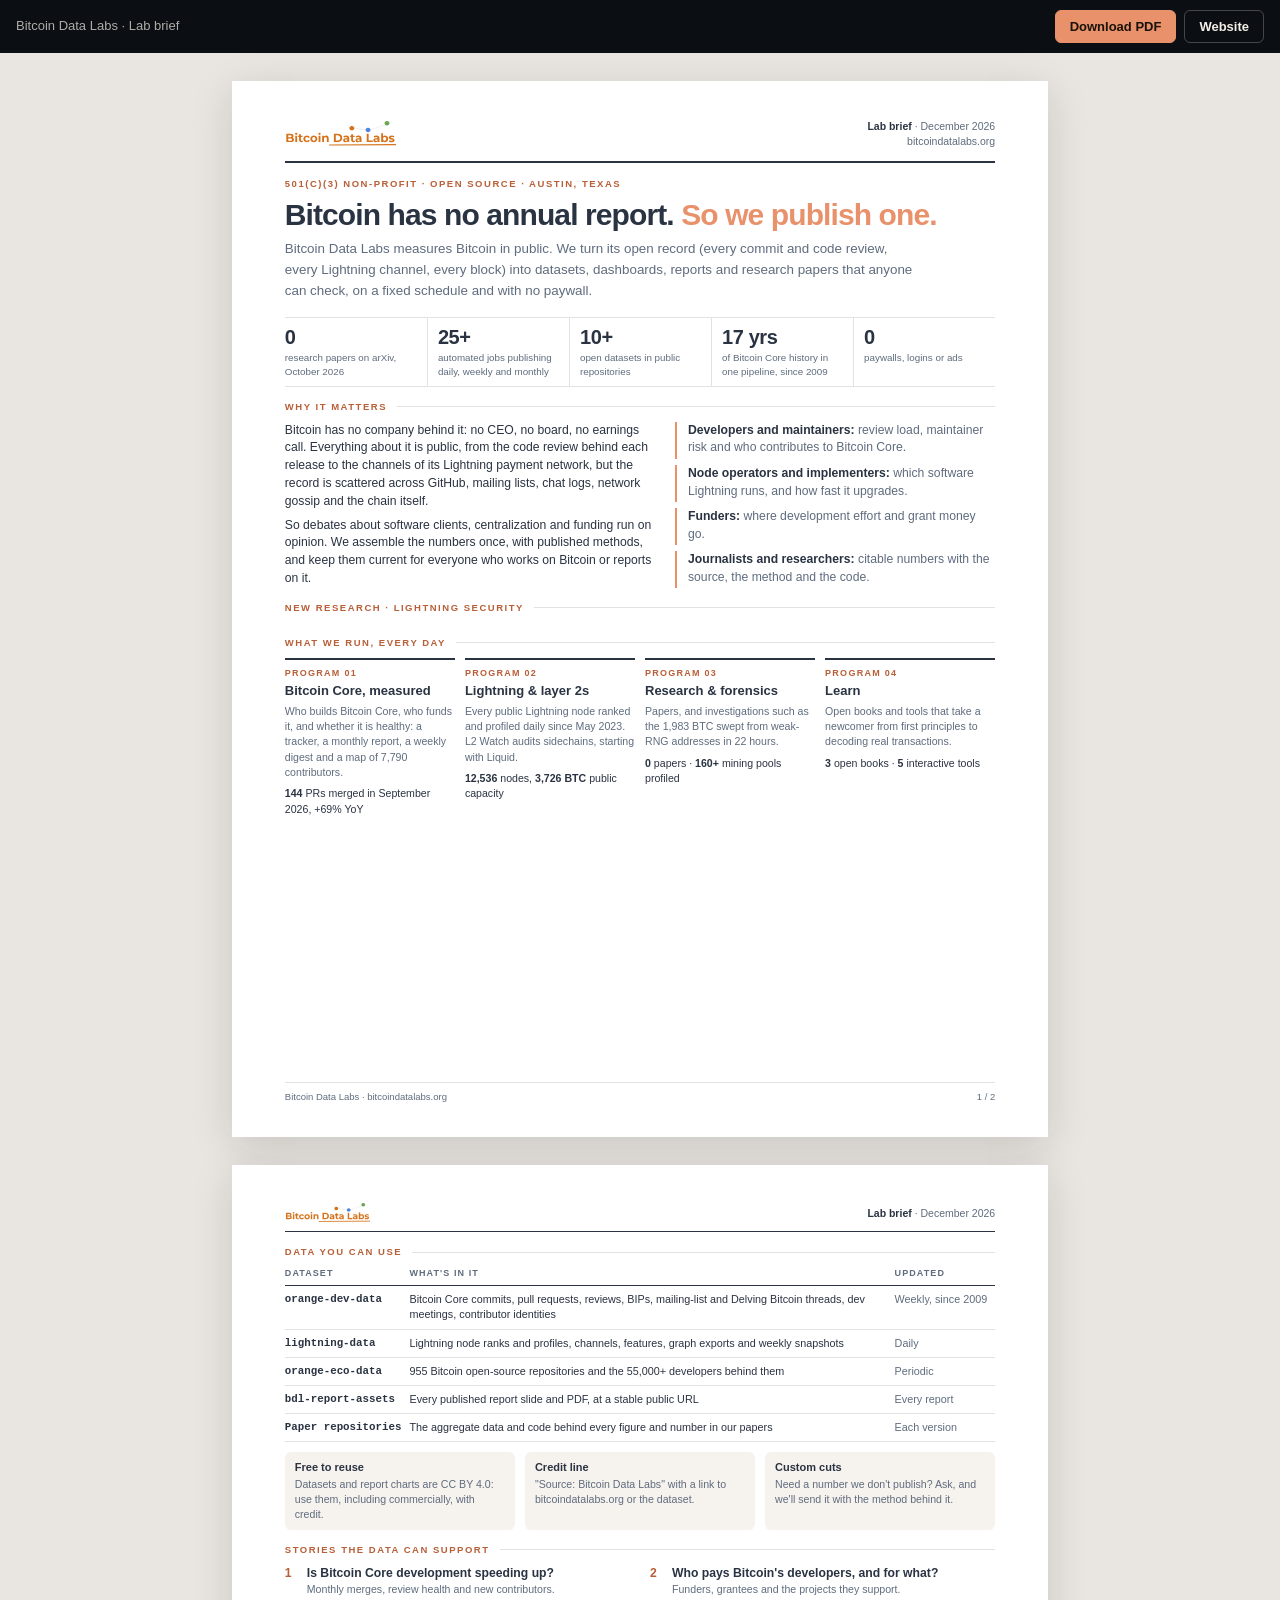
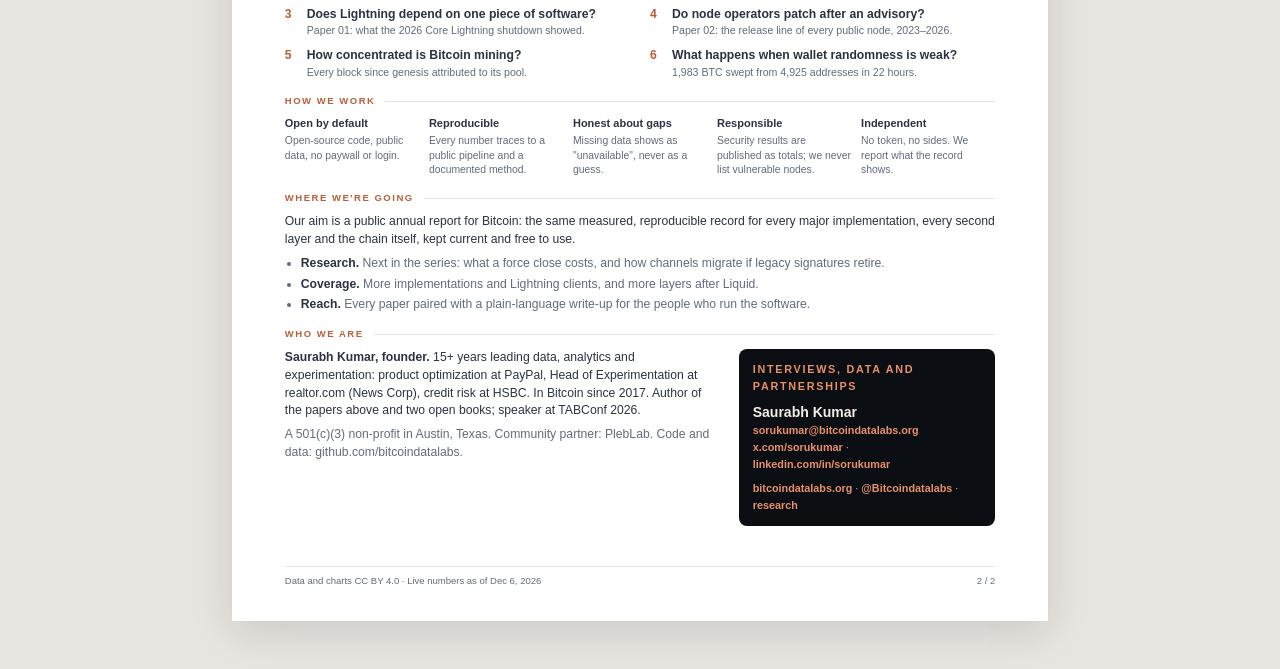
==== brief/index.html @ 6b808fe7 "Add an unlisted lab brief for journalists and funders; refresh the deck brief/ is a two-page page th" ====
<!DOCTYPE html>
<html lang="en">

<head>
    <meta charset="UTF-8">
    <meta name="viewport" content="width=device-width, initial-scale=1.0">
    <meta name="robots" content="noindex, nofollow">
    <meta http-equiv="Content-Security-Policy"
        content="default-src 'self' https:; style-src 'self' 'unsafe-inline' https:; img-src 'self' data: https:; script-src 'self' 'unsafe-inline' https:; connect-src 'self' https:;">
    <title>Bitcoin Data Labs — Lab Brief</title>
    <meta name="description" content="Bitcoin Data Labs in two pages: what we are, what we have built, our research, the data anyone can use, and where we are going.">
    <link rel="preconnect" href="https://fonts.googleapis.com">
    <link rel="stylesheet" href="https://fonts.googleapis.com/css2?family=Inter:wght@400;500;600;700;800&display=swap">
    <link rel="icon" href="../favicon.png" type="image/png">
    <style>
        /* Unlisted two-page brief for journalists and funders.
           One source, two outputs: this page on screen, and the PDF that
           tools/build_brief_pdf.py prints from it (US Letter, 2 pages). */
        :root {
            --ink: #2A3342;
            --muted: #5F6C7E;
            --line: rgba(42, 51, 66, 0.14);
            --soft: #F6F2EE;
            --accent: #E8916B;
            --accent-text: #B85F38;   /* accent dark enough for small text on white */
            --paper: #FFFFFF;
            --desk: #E9E5E0;
            --sans: 'Inter', -apple-system, BlinkMacSystemFont, "Segoe UI", Roboto, sans-serif;
        }
        * { box-sizing: border-box; }
        html { -webkit-text-size-adjust: 100%; }
        body { margin: 0; background: var(--desk); color: var(--ink); font: 400 12.2px/1.46 var(--sans); -webkit-font-smoothing: antialiased; }
        a { color: inherit; }
        .num { font-variant-numeric: tabular-nums; }

        /* ── Screen toolbar (not printed) ── */
        .bar {
            position: sticky; top: 0; z-index: 5;
            display: flex; align-items: center; justify-content: space-between; gap: 12px;
            padding: 10px 16px; background: #0B0E13; color: #F4EFE6;
            font-size: 13px;
        }
        .bar span { opacity: 0.7; }
        .bar .actions { display: flex; gap: 8px; }
        .bar a, .bar button {
            font: 600 13px/1 var(--sans); color: #F4EFE6; text-decoration: none; cursor: pointer;
            padding: 9px 14px; border-radius: 6px; border: 1px solid rgba(244, 239, 230, 0.25); background: transparent;
        }
        .bar a.primary { background: var(--accent); border-color: var(--accent); color: #1A1209; }
        @media (max-width: 480px) { .bar span { display: none; } .bar .actions { margin-left: auto; } }

        /* ── Sheets ── */
        .doc { padding: 28px 16px 48px; display: grid; gap: 28px; justify-content: center; }
        .sheet {
            width: 8.5in; min-height: 11in; padding: 0.4in 0.55in 0.35in;
            background: var(--paper); box-shadow: 0 10px 40px rgba(20, 24, 31, 0.14);
            display: flex; flex-direction: column;
        }
        .sheet > .grow { flex: 1; }

        .mast { display: flex; justify-content: space-between; align-items: center; padding-bottom: 12px; border-bottom: 2px solid var(--ink); }
        .mast img { height: 26px; width: auto; display: block; }
        .mast div { text-align: right; font-size: 10.5px; line-height: 1.4; color: var(--muted); }
        .mast b { color: var(--ink); font-weight: 700; }
        .mast.small { padding-bottom: 8px; border-bottom-width: 1px; }
        .mast.small img { height: 20px; }

        .foot { display: flex; justify-content: space-between; margin-top: 10px; padding-top: 7px; border-top: 1px solid var(--line); font-size: 9.5px; color: var(--muted); }

        h1 { margin: 0 0 8px; font-size: 30px; line-height: 1.08; letter-spacing: -0.03em; font-weight: 800; }
        h1 span { color: var(--accent); }
        .kicker, h2 {
            margin: 0; font-size: 9.5px; font-weight: 800; letter-spacing: 0.16em; text-transform: uppercase; color: var(--accent-text);
        }
        h2 { display: flex; align-items: center; gap: 10px; margin: 13px 0 8px; }
        h2::after { content: ""; flex: 1; height: 1px; background: var(--line); }
        h3 { margin: 0; font-size: 13px; line-height: 1.3; font-weight: 750; }
        p { margin: 0; }
        .intro { padding: 14px 0 2px; }
        .intro .kicker { margin-bottom: 8px; }
        .lede { font-size: 13.4px; line-height: 1.55; color: var(--muted); max-width: 6.6in; }

        .facts { display: grid; grid-template-columns: repeat(5, 1fr); margin-top: 14px; border-top: 1px solid var(--line); border-bottom: 1px solid var(--line); }
        .facts div { padding: 8px 10px 8px 0; }
        .facts div + div { padding-left: 10px; border-left: 1px solid var(--line); }
        .facts b { display: block; font-size: 20px; font-weight: 800; letter-spacing: -0.02em; line-height: 1.1; }
        .facts span { display: block; margin-top: 3px; font-size: 9.8px; line-height: 1.35; color: var(--muted); }

        .two { display: grid; grid-template-columns: 1.15fr 1fr; gap: 22px; }
        .prose p + p { margin-top: 6px; }
        .prose p { color: var(--ink); }
        .serves { list-style: none; margin: 0; padding: 0; display: grid; gap: 6px; }
        .serves li { padding-left: 11px; border-left: 2px solid var(--accent); }
        .serves b { font-weight: 700; }
        .serves span { color: var(--muted); }

        .papers { display: grid; grid-template-columns: 1fr 1fr; gap: 12px; }
        .paper { padding: 11px 13px 12px; border: 1px solid var(--line); border-radius: 8px; background: var(--soft); }
        .paper .meta { display: flex; justify-content: space-between; gap: 8px; font-size: 9.2px; font-weight: 700; letter-spacing: 0.1em; text-transform: uppercase; color: var(--accent-text); }
        .paper .meta a { text-decoration: none; letter-spacing: 0; text-transform: none; font-family: Consolas, monospace; font-weight: 600; }
        .paper h3 { margin: 6px 0 2px; }
        .paper .finding { margin: 5px 0 7px; font-weight: 650; font-size: 12px; line-height: 1.45; }
        .paper ul { list-style: none; margin: 0; padding: 0; display: grid; gap: 4px; }
        .paper li { display: grid; grid-template-columns: 52px 1fr; gap: 8px; font-size: 10.6px; line-height: 1.4; color: var(--muted); }
        .paper li b { font-size: 13px; font-weight: 800; color: var(--ink); text-align: right; }

        .programs { display: grid; grid-template-columns: repeat(4, 1fr); gap: 10px; }
        .prog { padding-top: 7px; border-top: 2px solid var(--ink); }
        .prog .k { display: block; font-size: 9px; font-weight: 800; letter-spacing: 0.14em; text-transform: uppercase; color: var(--accent-text); }
        .prog h3 { margin: 3px 0 4px; }
        .prog p { font-size: 10.6px; line-height: 1.45; color: var(--muted); }
        .prog .live { margin-top: 6px; font-size: 10.6px; color: var(--ink); }
        .prog .live b { font-weight: 800; }

        table { width: 100%; border-collapse: collapse; font-size: 10.8px; }
        th { text-align: left; font-size: 9px; font-weight: 800; letter-spacing: 0.12em; text-transform: uppercase; color: var(--muted); padding: 0 8px 5px 0; border-bottom: 1px solid var(--ink); }
        td { padding: 6px 8px 6px 0; border-bottom: 1px solid var(--line); vertical-align: top; line-height: 1.4; }
        td:first-child { font-family: Consolas, monospace; font-weight: 600; white-space: nowrap; }
        td:last-child { white-space: nowrap; color: var(--muted); }
        td a { text-decoration: none; }
        .terms { display: grid; grid-template-columns: repeat(3, 1fr); gap: 10px; margin-top: 10px; }
        .terms div { padding: 8px 10px; background: var(--soft); border-radius: 6px; font-size: 10.6px; line-height: 1.42; color: var(--muted); }
        .terms b { display: block; color: var(--ink); font-size: 11px; margin-bottom: 1px; }

        .leads { list-style: none; margin: 0; padding: 0; display: grid; grid-template-columns: 1fr 1fr; gap: 7px 20px; counter-reset: lead; }
        .leads li { counter-increment: lead; display: grid; grid-template-columns: 18px 1fr; gap: 4px; }
        .leads li::before { content: counter(lead); font-weight: 800; color: var(--accent-text); }
        .leads b { display: block; font-weight: 700; line-height: 1.35; }
        .leads span { font-size: 10.6px; color: var(--muted); }

        .principles { display: grid; grid-template-columns: repeat(5, 1fr); gap: 10px; }
        .principles div { font-size: 10.4px; line-height: 1.42; color: var(--muted); }
        .principles b { display: block; color: var(--ink); font-size: 11px; margin-bottom: 2px; }

        .vision p { margin-bottom: 6px; }
        .vision ul { margin: 0; padding-left: 16px; display: grid; gap: 3px; }
        .vision li { color: var(--muted); }
        .vision li b { color: var(--ink); }

        .who { display: grid; grid-template-columns: 1.7fr 1fr; gap: 18px; align-items: start; }
        .who p + p { margin-top: 6px; }
        .who .muted { color: var(--muted); }
        .contact { padding: 12px 14px; border-radius: 8px; background: #0B0E13; color: #F4EFE6; }
        .contact .kicker { color: var(--accent); margin-bottom: 6px; }
        .contact b { display: block; font-size: 14px; }
        .contact a { color: var(--accent); text-decoration: none; font-weight: 600; }
        .contact p { font-size: 10.8px; line-height: 1.6; color: rgba(244, 239, 230, 0.75); }
        .contact p + p { margin-top: 6px; }

        /* ── Phones: the sheets become a plain page ── */
        @media screen and (max-width: 860px) {
            body { background: var(--paper); font-size: 14px; }
            .doc { padding: 0; gap: 0; display: block; }
            .sheet { width: auto; min-height: 0; padding: 22px 16px 26px; box-shadow: none; }
            .sheet + .sheet { border-top: 8px solid var(--desk); }
            .mast div { font-size: 11px; }
            h1 { font-size: 28px; }
            .lede { font-size: 15px; }
            .facts { grid-template-columns: 1fr 1fr; }
            .facts div, .facts div + div { padding: 9px 0; border-left: none; border-top: 1px solid var(--line); }
            .facts div:nth-child(even) { padding-left: 12px; border-left: 1px solid var(--line); }
            .facts div:first-child, .facts div:nth-child(2) { border-top: none; }
            .facts span, .paper li, .prog p, .prog .live, .terms div, .leads span, .principles div, .contact p, table { font-size: 12.5px; }
            .two, .papers, .who, .terms, .leads { grid-template-columns: 1fr; }
            .programs, .principles { grid-template-columns: 1fr 1fr; gap: 14px; }
            table, thead, tbody, tr, td { display: block; }
            thead { display: none; }
            tr { padding: 8px 0; border-bottom: 1px solid var(--line); }
            td { padding: 1px 0; border: none; white-space: normal !important; }
            .foot { display: none; }
        }

        /* ── Print / PDF: two US Letter pages ── */
        @page { size: letter; margin: 0; }
        @media print {
            body { background: #fff; }
            .bar { display: none; }
            .doc { padding: 0; gap: 0; display: block; }
            .sheet { width: 8.5in; height: 11in; min-height: 0; box-shadow: none; overflow: hidden; break-after: page; }
            .sheet:last-child { break-after: auto; }
            * { -webkit-print-color-adjust: exact; print-color-adjust: exact; }
        }
    </style>
</head>

<body>
    <div class="bar">
        <span>Bitcoin Data Labs · Lab brief</span>
        <div class="actions">
            <a class="primary" href="bitcoin-data-labs-brief.pdf" download>Download PDF</a>
            <a href="../">Website</a>
        </div>
    </div>

    <main class="doc">

        <!-- ═══ Page 1 · What we are ═══ -->
        <section class="sheet" aria-label="Page 1">
            <header class="mast">
                <img src="../assets/brand/bdl-logo-tight.svg" alt="Bitcoin Data Labs">
                <div><b>Lab brief</b> · <span class="brief-date">October 2026</span><br>bitcoindatalabs.org</div>
            </header>

            <div class="intro">
                <p class="kicker">501(c)(3) non-profit · Open source · Austin, Texas</p>
                <h1>Bitcoin has no annual report. <span>So we publish one.</span></h1>
                <p class="lede">Bitcoin Data Labs measures Bitcoin in public. We turn its open record (every commit and
                    code review, every Lightning channel, every block) into datasets, dashboards, reports and research
                    papers that anyone can check, on a fixed schedule and with no paywall.</p>
            </div>

            <div class="facts">
                <div><b class="num paper-count">2</b><span>research papers on arXiv, October 2026</span></div>
                <div><b class="num">25+</b><span>automated jobs publishing daily, weekly and monthly</span></div>
                <div><b class="num">10+</b><span>open datasets in public repositories</span></div>
                <div><b class="num">17 yrs</b><span>of Bitcoin Core history in one pipeline, since 2009</span></div>
                <div><b class="num">0</b><span>paywalls, logins or ads</span></div>
            </div>

            <h2>Why it matters</h2>
            <div class="two">
                <div class="prose">
                    <p>Bitcoin has no company behind it: no CEO, no board, no earnings call. Everything about it is
                        public, from the code review behind each release to the channels of its Lightning payment
                        network, but the record is scattered across GitHub, mailing lists, chat logs, network gossip
                        and the chain itself.</p>
                    <p>So debates about software clients, centralization and funding run on opinion. We assemble
                        the numbers once, with published methods, and keep them current for everyone who works on
                        Bitcoin or reports on it.</p>
                </div>
                <ul class="serves">
                    <li><b>Developers and maintainers:</b> <span>review load, maintainer risk and who contributes to Bitcoin Core.</span></li>
                    <li><b>Node operators and implementers:</b> <span>which software Lightning runs, and how fast it upgrades.</span></li>
                    <li><b>Funders:</b> <span>where development effort and grant money go.</span></li>
                    <li><b>Journalists and researchers:</b> <span>citable numbers with the source, the method and the code.</span></li>
                </ul>
            </div>

            <h2>New research · Lightning security</h2>
            <div class="papers" id="papers">
                <!-- Rendered from ../scripts/papers.js -->
            </div>

            <h2>What we run, every day</h2>
            <div class="programs grow">
                <div class="prog">
                    <span class="k">Program 01</span>
                    <h3>Bitcoin Core, measured</h3>
                    <p>Who builds Bitcoin Core, who funds it, and whether it is healthy: a tracker, a monthly report,
                        a weekly digest and a map of 7,790 contributors.</p>
                    <p class="live"><b class="num"><span data-live="core-merged">144</span></b> PRs merged in <span data-live="core-month">September 2026</span>, <span data-live="core-merged-yoy">+69% YoY</span></p>
                </div>
                <div class="prog">
                    <span class="k">Program 02</span>
                    <h3>Lightning &amp; layer 2s</h3>
                    <p>Every public Lightning node ranked and profiled daily since May 2023. L2 Watch audits
                        sidechains, starting with Liquid.</p>
                    <p class="live"><b class="num" data-live="ln-nodes">12,536</b> nodes, <b class="num"><span data-live="ln-capacity">3,726</span> BTC</b> public capacity</p>
                </div>
                <div class="prog">
                    <span class="k">Program 03</span>
                    <h3>Research &amp; forensics</h3>
                    <p>Papers, and investigations such as the 1,983 BTC swept from weak-RNG addresses in 22 hours.</p>
                    <p class="live"><b class="paper-count">2</b> papers · <b>160+</b> mining pools profiled</p>
                </div>
                <div class="prog">
                    <span class="k">Program 04</span>
                    <h3>Learn</h3>
                    <p>Open books and tools that take a newcomer from first principles to decoding real
                        transactions.</p>
                    <p class="live"><b>3</b> open books · <b>5</b> interactive tools</p>
                </div>
            </div>

            <footer class="foot"><span>Bitcoin Data Labs · bitcoindatalabs.org</span><span>1 / 2</span></footer>
        </section>

        <!-- ═══ Page 2 · Working with us ═══ -->
        <section class="sheet" aria-label="Page 2">
            <header class="mast small">
                <img src="../assets/brand/bdl-logo-tight.svg" alt="Bitcoin Data Labs">
                <div><b>Lab brief</b> · <span class="brief-date">October 2026</span></div>
            </header>

            <h2>Data you can use</h2>
            <table>
                <thead><tr><th>Dataset</th><th>What's in it</th><th>Updated</th></tr></thead>
                <tbody>
                    <tr><td><a href="https://github.com/bitcoindatalabs/orange-dev-data">orange-dev-data</a></td><td>Bitcoin Core commits, pull requests, reviews, BIPs, mailing-list and Delving Bitcoin threads, dev meetings, contributor identities</td><td>Weekly, since 2009</td></tr>
                    <tr><td><a href="https://github.com/bitcoindatalabs/lightning-data">lightning-data</a></td><td>Lightning node ranks and profiles, channels, features, graph exports and weekly snapshots</td><td>Daily</td></tr>
                    <tr><td><a href="https://github.com/bitcoindatalabs/orange-eco-data">orange-eco-data</a></td><td>955 Bitcoin open-source repositories and the 55,000+ developers behind them</td><td>Periodic</td></tr>
                    <tr><td><a href="https://github.com/bitcoindatalabs/bdl-report-assets">bdl-report-assets</a></td><td>Every published report slide and PDF, at a stable public URL</td><td>Every report</td></tr>
                    <tr><td>Paper repositories</td><td>The aggregate data and code behind every figure and number in our papers</td><td>Each version</td></tr>
                </tbody>
            </table>
            <div class="terms">
                <div><b>Free to reuse</b>Datasets and report charts are CC BY 4.0: use them, including commercially, with credit.</div>
                <div><b>Credit line</b>"Source: Bitcoin Data Labs" with a link to bitcoindatalabs.org or the dataset.</div>
                <div><b>Custom cuts</b>Need a number we don't publish? Ask, and we'll send it with the method behind it.</div>
            </div>

            <h2>Stories the data can support</h2>
            <ol class="leads">
                <li><div><b>Is Bitcoin Core development speeding up?</b><span>Monthly merges, review health and new contributors.</span></div></li>
                <li><div><b>Who pays Bitcoin's developers, and for what?</b><span>Funders, grantees and the projects they support.</span></div></li>
                <li><div><b>Does Lightning depend on one piece of software?</b><span>Paper 01: what the 2026 Core Lightning shutdown showed.</span></div></li>
                <li><div><b>Do node operators patch after an advisory?</b><span>Paper 02: the release line of every public node, 2023–2026.</span></div></li>
                <li><div><b>How concentrated is Bitcoin mining?</b><span>Every block since genesis attributed to its pool.</span></div></li>
                <li><div><b>What happens when wallet randomness is weak?</b><span>1,983 BTC swept from 4,925 addresses in 22 hours.</span></div></li>
            </ol>

            <h2>How we work</h2>
            <div class="principles">
                <div><b>Open by default</b>Open-source code, public data, no paywall or login.</div>
                <div><b>Reproducible</b>Every number traces to a public pipeline and a documented method.</div>
                <div><b>Honest about gaps</b>Missing data shows as "unavailable", never as a guess.</div>
                <div><b>Responsible</b>Security results are published as totals; we never list vulnerable nodes.</div>
                <div><b>Independent</b>No token, no sides. We report what the record shows.</div>
            </div>

            <h2>Where we're going</h2>
            <div class="vision">
                <p>Our aim is a public annual report for Bitcoin: the same measured, reproducible record for every major
                    implementation, every second layer and the chain itself, kept current and free to use.</p>
                <ul>
                    <li><b>Research.</b> Next in the series: what a force close costs, and how channels migrate if legacy signatures retire.</li>
                    <li><b>Coverage.</b> More implementations and Lightning clients, and more layers after Liquid.</li>
                    <li><b>Reach.</b> Every paper paired with a plain-language write-up for the people who run the software.</li>
                </ul>
            </div>

            <h2>Who we are</h2>
            <div class="who grow">
                <div>
                    <p><b>Saurabh Kumar, founder.</b> 15+ years leading data, analytics and experimentation: product
                        optimization at PayPal, Head of Experimentation at realtor.com (News Corp), credit risk at HSBC.
                        In Bitcoin since 2017. Author of the papers above and two open books; speaker at TABConf 2026.</p>
                    <p class="muted">A 501(c)(3) non-profit in Austin, Texas. Community partner: PlebLab. Code and data:
                        github.com/bitcoindatalabs.</p>
                </div>
                <div class="contact">
                    <p class="kicker">Interviews, data and partnerships</p>
                    <b>Saurabh Kumar</b>
                    <p><a href="mailto:sorukumar@bitcoindatalabs.org">sorukumar@bitcoindatalabs.org</a><br>
                        <a href="https://x.com/sorukumar">x.com/sorukumar</a> · <a href="https://www.linkedin.com/in/sorukumar/">linkedin.com/in/sorukumar</a></p>
                    <p><a href="https://bitcoindatalabs.org/">bitcoindatalabs.org</a> · <a href="https://x.com/Bitcoindatalabs">@Bitcoindatalabs</a> · <a href="https://bitcoindatalabs.org/research.html">research</a></p>
                </div>
            </div>

            <footer class="foot"><span>Data and charts CC BY 4.0 · Live numbers as of <span class="brief-asof">October 2026</span></span><span>2 / 2</span></footer>
        </section>
    </main>

    <script src="../scripts/papers.js?v=20261023"></script>
    <script src="../scripts/site.js?v=20261023"></script>
    <script>
        (function () {
            const papers = window.BDL_PAPERS || [];
            const esc = s => String(s).replace(/[&<>"]/g, c => ({ '&': '&amp;', '<': '&lt;', '>': '&gt;', '"': '&quot;' }[c]));
            document.querySelectorAll('.paper-count').forEach(el => { el.textContent = papers.length; });
            document.getElementById('papers').innerHTML = papers.map(p => `
                <article class="paper">
                    <div class="meta"><span>Paper ${esc(p.num)} · ${esc(p.question)}</span><a href="https://arxiv.org/abs/${esc(p.arxiv)}">arXiv:${esc(p.arxiv)}</a></div>
                    <h3>${esc(p.title)}</h3>
                    <p class="finding">${esc(p.finding)}</p>
                    <ul>${p.stats.map(x => `<li><b class="num">${esc(x.value)}</b><span>${esc(x.label)}</span></li>`).join('')}</ul>
                </article>`).join('');

            // Date line = the day the page (or the PDF) was rendered.
            const now = new Date();
            const month = now.toLocaleDateString('en-US', { month: 'long', year: 'numeric' });
            const day = now.toLocaleDateString('en-US', { month: 'short', day: 'numeric', year: 'numeric' });
            document.querySelectorAll('.brief-date').forEach(el => { el.textContent = month; });
            document.querySelectorAll('.brief-asof').forEach(el => { el.textContent = day; });
        })();
    </script>
</body>

</html>
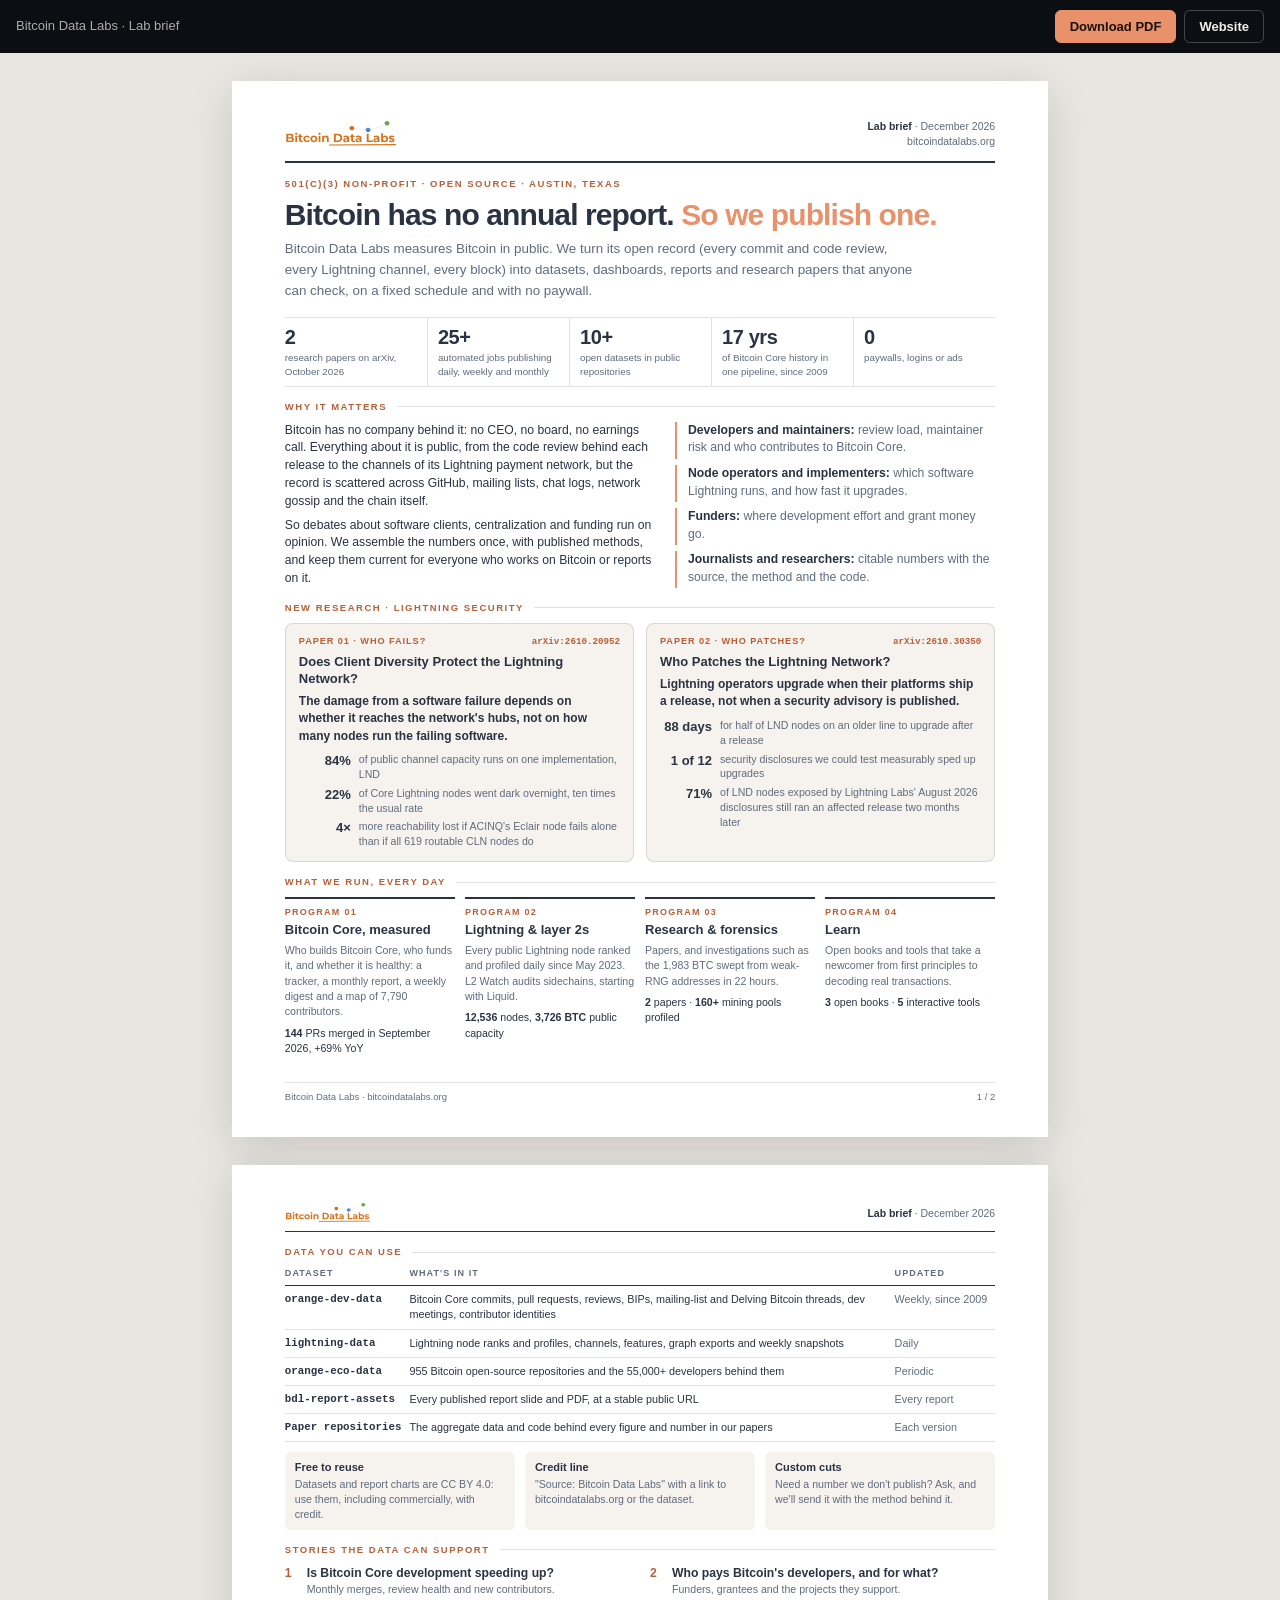
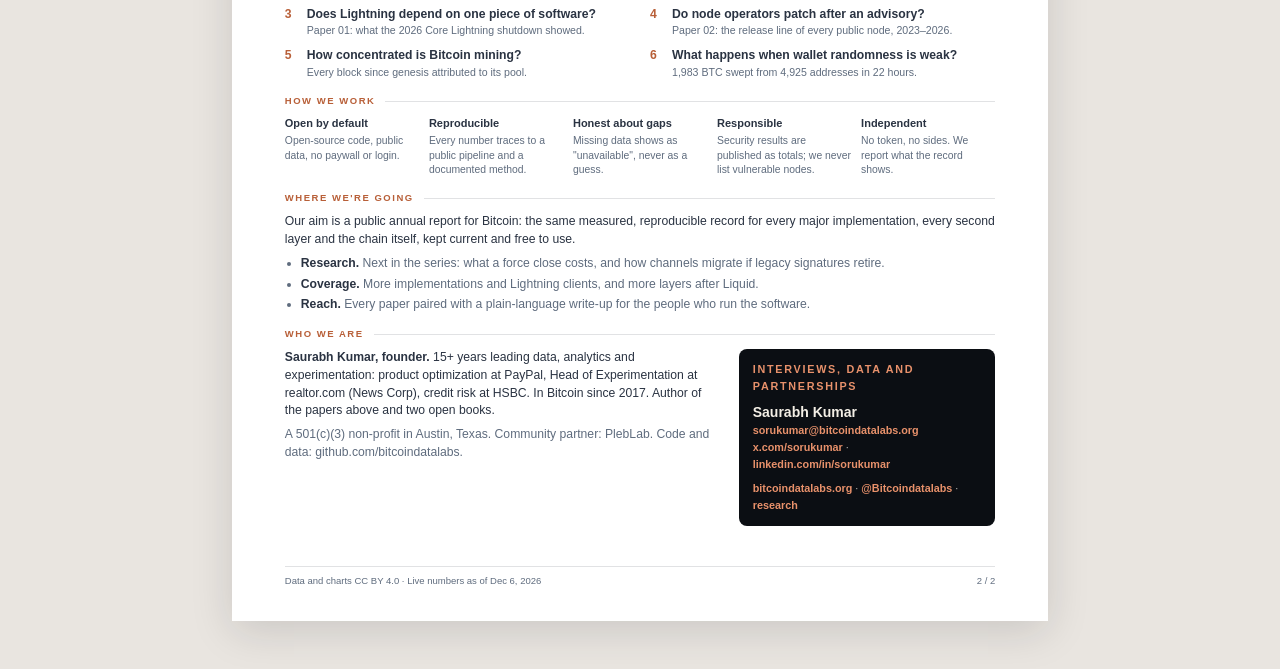
==== commit 52ce33b8: "Brief: drop the TABConf line from the bio" ====
--- a/brief/index.html
+++ b/brief/index.html
@@ -334,7 +334,7 @@
                 <div>
                     <p><b>Saurabh Kumar, founder.</b> 15+ years leading data, analytics and experimentation: product
                         optimization at PayPal, Head of Experimentation at realtor.com (News Corp), credit risk at HSBC.
-                        In Bitcoin since 2017. Author of the papers above and two open books; speaker at TABConf 2026.</p>
+                        In Bitcoin since 2017. Author of the papers above and two open books.</p>
                     <p class="muted">A 501(c)(3) non-profit in Austin, Texas. Community partner: PlebLab. Code and data:
                         github.com/bitcoindatalabs.</p>
                 </div>
